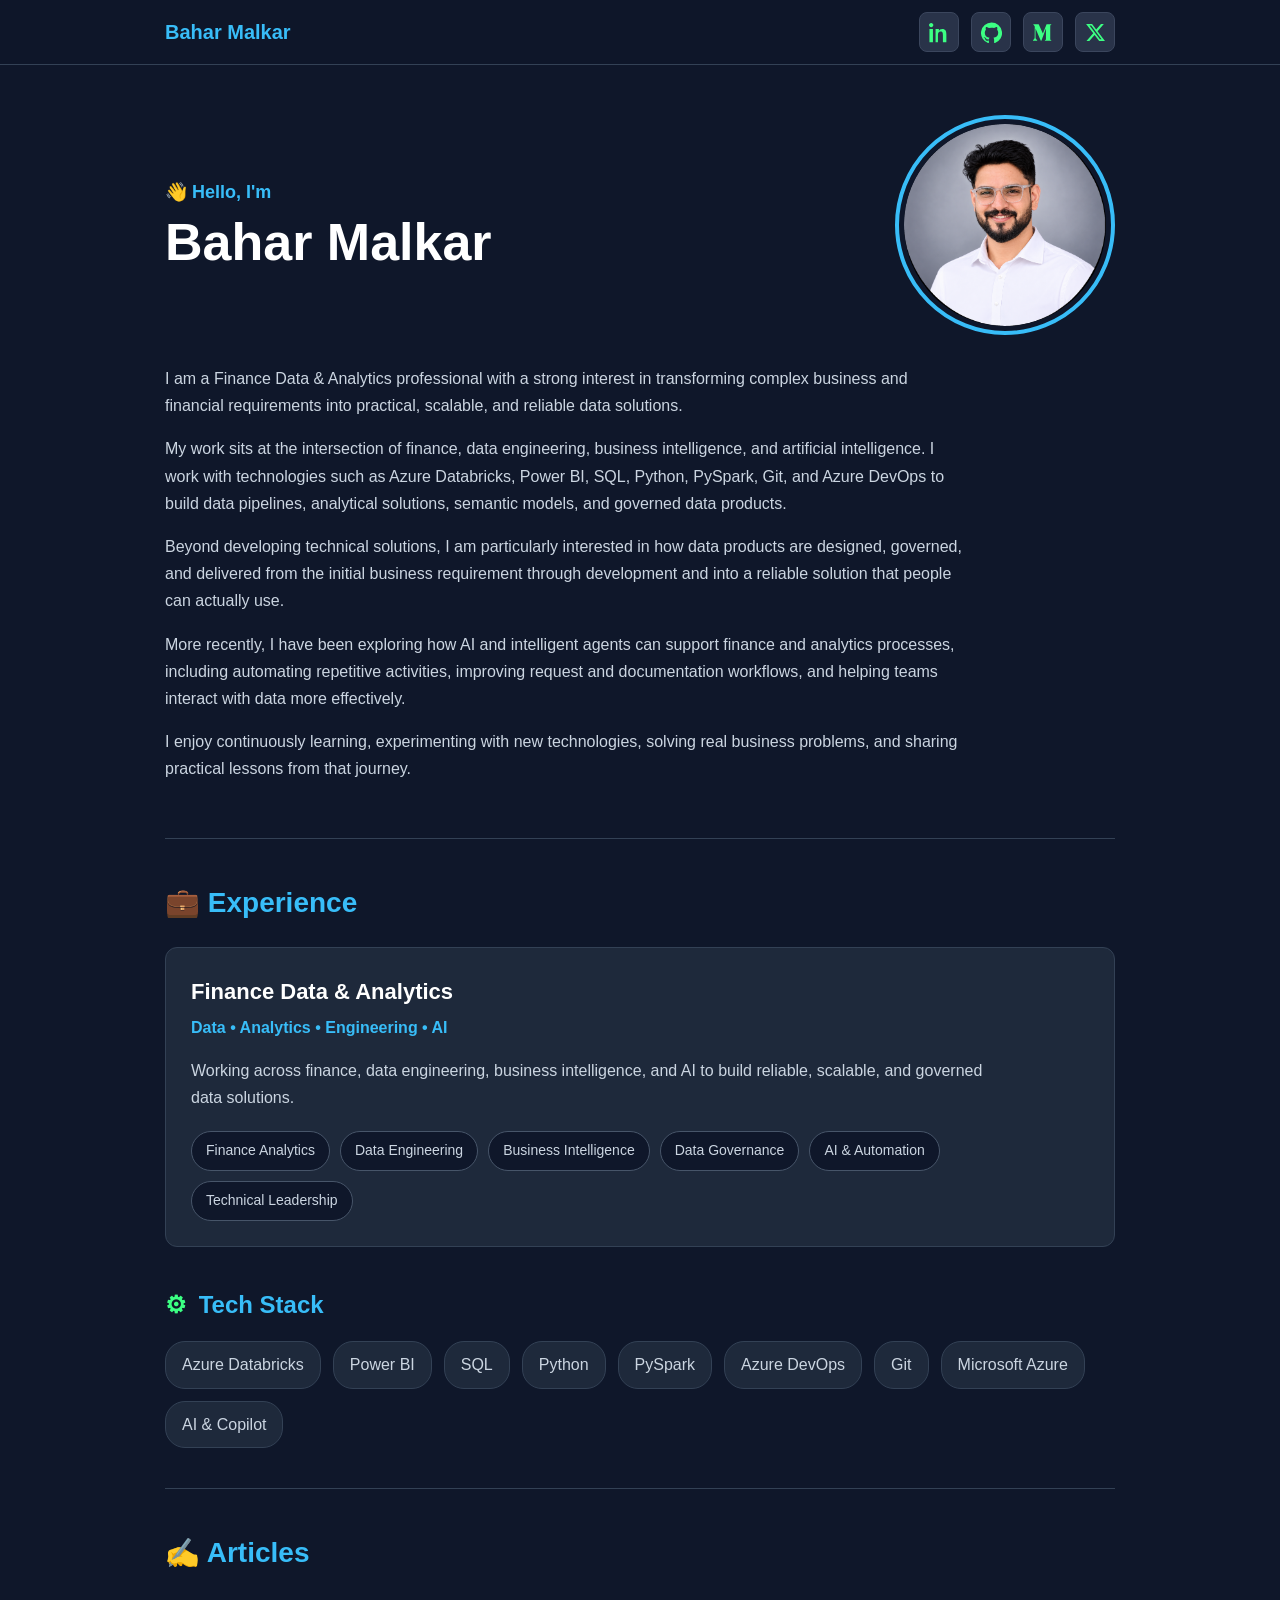
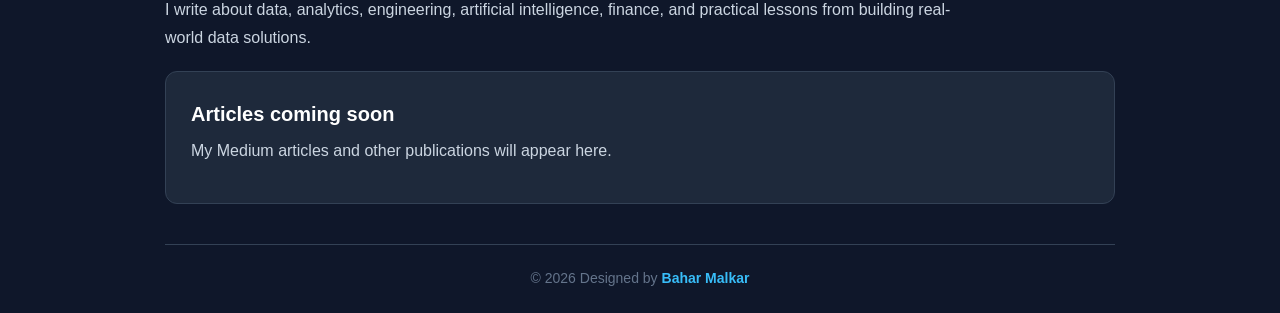
==== docs/index.html @ c59f2637 "Move portfolio website to docs folder" ====
<!DOCTYPE html>
<html lang="en">

<head>
    <meta charset="UTF-8">
    <meta name="viewport" content="width=device-width, initial-scale=1.0">

    <title>Bahar Malkar | Data, Analytics & AI</title>

    <link rel="stylesheet" href="style.css">
</head>

<body>

    <!-- ================= HEADER ================= -->

    <header>

        <nav>

            <a href="#about" class="brand">
                Bahar Malkar
            </a>


            <!-- SOCIAL ICONS -->

            <div class="header-socials">

                <!-- LINKEDIN -->
                <a
                    href="https://www.linkedin.com/in/bahar-m-3a8469124/"
                    target="_blank"
                    rel="noopener noreferrer"
                    class="header-social-button"
                    aria-label="LinkedIn"
                    title="LinkedIn">

                    <svg viewBox="0 0 24 24" aria-hidden="true">
                        <path d="M4.98 3.5C4.98 4.88 3.87 6 2.5 6S0 4.88 0 3.5 1.11 1 2.5 1s2.48 1.12 2.48 2.5zM.5 8h4V23h-4V8zm7 0h3.8v2.05h.05c.53-1 1.82-2.05 3.75-2.05 4.01 0 4.75 2.64 4.75 6.07V23h-3.96v-7.92c0-1.89-.04-4.32-2.63-4.32-2.64 0-3.04 2.06-3.04 4.18V23H7.5V8z"/>
                    </svg>

                </a>


                <!-- GITHUB -->
                <a
                    href="https://github.com/IamB365"
                    target="_blank"
                    rel="noopener noreferrer"
                    class="header-social-button"
                    aria-label="GitHub"
                    title="GitHub">

                    <svg viewBox="0 0 24 24" aria-hidden="true">
                        <path d="M12 .7a12 12 0 0 0-3.79 23.39c.6.11.82-.26.82-.58v-2.23c-3.34.73-4.04-1.42-4.04-1.42-.55-1.39-1.34-1.76-1.34-1.76-1.09-.75.08-.73.08-.73 1.21.08 1.84 1.24 1.84 1.24 1.07 1.84 2.81 1.31 3.5 1 .1-.78.42-1.31.76-1.61-2.67-.3-5.47-1.34-5.47-5.93 0-1.31.47-2.38 1.24-3.22-.12-.3-.54-1.52.12-3.18 0 0 1.01-.32 3.3 1.23A11.5 11.5 0 0 1 12 6.5c1.02 0 2.04.14 3 .4 2.29-1.55 3.3-1.23 3.3-1.23.66 1.66.24 2.88.12 3.18.77.84 1.24 1.91 1.24 3.22 0 4.61-2.81 5.62-5.48 5.92.43.37.81 1.1.81 2.22v3.3c0 .32.22.7.83.58A12 12 0 0 0 12 .7z"/>
                    </svg>

                </a>


                <!-- MEDIUM -->
                <a
                    href="https://medium.com/@BaharMalkar"
                    target="_blank"
                    rel="noopener noreferrer"
                    class="header-social-button"
                    aria-label="Medium"
                    title="Medium">

                    <svg viewBox="0 0 24 24" aria-hidden="true">
                        <path d="M2 5.5c0-.5-.16-.8-.5-1.2L.3 2.9V2.5h6.2l4.8 10.5 4.2-10.5H21v.4l-1 .9c-.3.2-.4.5-.3.9v14.6c-.1.4 0 .7.3.9l1 .9v.4h-7.5v-.4l1-.9c.3-.3.3-.4.3-.9V7.5L9.6 21.4h-.7L2.9 7.5v9.9c-.1.7.1 1.4.6 1.9l1.3 1.6v.4H0v-.4l1.3-1.6c.5-.5.7-1.2.6-1.9L2 5.5z"/>
                    </svg>

                </a>


                <!-- X -->
                <a
                    href="https://x.com/MrBIEnthusiast"
                    target="_blank"
                    rel="noopener noreferrer"
                    class="header-social-button"
                    aria-label="X"
                    title="X">

                    <svg viewBox="0 0 24 24" aria-hidden="true">
                        <path d="M18.244 2.25h3.308l-7.227 8.26 8.502 11.24h-6.657l-5.214-6.817-5.967 6.817H1.68l7.73-8.835L1.254 2.25H8.08l4.713 6.231 5.45-6.231zm-1.161 17.52h1.833L7.084 4.126H5.117L17.083 19.77z"/>
                    </svg>

                </a>

            </div>

        </nav>

    </header>


    <!-- ================= MAIN ================= -->

    <main>


        <!-- ================= INTRODUCTION ================= -->

        <section id="about">

            <div class="hero">

                <div class="hero-text">

                    <p class="hello">
                        👋 Hello, I'm
                    </p>

                    <h1>Bahar Malkar</h1>

                </div>


                <div class="hero-photo">

                    <img
                        src="assets/profile.jpg"
                        alt="Profile photo">

                </div>

            </div>


            <div class="about-content">

                <p>
                    I am a Finance Data & Analytics professional with a strong
                    interest in transforming complex business and financial
                    requirements into practical, scalable, and reliable data
                    solutions.
                </p>

                <p>
                    My work sits at the intersection of finance, data engineering,
                    business intelligence, and artificial intelligence. I work with
                    technologies such as Azure Databricks, Power BI, SQL, Python,
                    PySpark, Git, and Azure DevOps to build data pipelines,
                    analytical solutions, semantic models, and governed data
                    products.
                </p>

                <p>
                    Beyond developing technical solutions, I am particularly
                    interested in how data products are designed, governed, and
                    delivered from the initial business requirement through
                    development and into a reliable solution that people can
                    actually use.
                </p>

                <p>
                    More recently, I have been exploring how AI and intelligent
                    agents can support finance and analytics processes, including
                    automating repetitive activities, improving request and
                    documentation workflows, and helping teams interact with data
                    more effectively.
                </p>

                <p>
                    I enjoy continuously learning, experimenting with new
                    technologies, solving real business problems, and sharing
                    practical lessons from that journey.
                </p>

            </div>

        </section>


        <!-- ================= EXPERIENCE ================= -->

        <section id="experience">

            <h2>💼 Experience</h2>


            <div class="experience-card">

                <h3>Finance Data & Analytics</h3>

                <p class="experience-subtitle">
                    Data • Analytics • Engineering • AI
                </p>

                <p>
                    Working across finance, data engineering, business intelligence,
                    and AI to build reliable, scalable, and governed data solutions.
                </p>


                <div class="experience-skills">

                    <span>Finance Analytics</span>
                    <span>Data Engineering</span>
                    <span>Business Intelligence</span>
                    <span>Data Governance</span>
                    <span>AI & Automation</span>
                    <span>Technical Leadership</span>

                </div>

            </div>


            <!-- ================= TECH STACK ================= -->

            <div class="tech-stack">

                <h2>
                    <span class="tech-icon">⚙</span>
                    Tech Stack
                </h2>

                <div class="tech-list">

                    <span>Azure Databricks</span>
                    <span>Power BI</span>
                    <span>SQL</span>
                    <span>Python</span>
                    <span>PySpark</span>
                    <span>Azure DevOps</span>
                    <span>Git</span>
                    <span>Microsoft Azure</span>
                    <span>AI & Copilot</span>

                </div>

            </div>

        </section>


        <!-- ================= ARTICLES ================= -->

        <section id="articles">

            <h2>✍️ Articles</h2>

            <p>
                I write about data, analytics, engineering, artificial
                intelligence, finance, and practical lessons from building
                real-world data solutions.
            </p>


            <div class="article-card">

                <h3>Articles coming soon</h3>

                <p>
                    My Medium articles and other publications will appear here.
                </p>

            </div>

        </section>


    </main>


    <!-- ================= FOOTER ================= -->

    <footer>

        <p>
            © 2026 Designed by
            <span class="footer-name">Bahar Malkar</span>
        </p>

    </footer>


    <script src="script.js"></script>

</body>

</html>
---- docs/style.css ----
/* =========================
   GENERAL
========================= */

* {
    margin: 0;
    padding: 0;
    box-sizing: border-box;
}

html {
    scroll-behavior: smooth;
}

body {
    font-family: Arial, Helvetica, sans-serif;

    background-color: #0f172a;

    color: #e2e8f0;

    line-height: 1.7;
}

main {
    max-width: 1000px;

    margin: auto;

    padding: 0 25px;
}


/* =========================
   HEADER
========================= */

header {
    background-color: rgba(15, 23, 42, 0.96);

    border-bottom: 1px solid #334155;

    position: sticky;

    top: 0;

    z-index: 100;
}

nav {
    max-width: 1000px;

    margin: auto;

    padding: 12px 25px;

    display: flex;

    align-items: center;

    justify-content: space-between;
}

.brand {
    color: #38bdf8;

    font-size: 20px;

    font-weight: bold;

    text-decoration: none;
}

.brand:hover {
    color: #7dd3fc;
}


/* =========================
   HEADER SOCIAL ICONS
========================= */

.header-socials {
    display: flex;

    align-items: center;

    gap: 12px;
}

.header-social-button {
    width: 40px;

    height: 40px;

    display: flex;

    align-items: center;

    justify-content: center;

    background-color: #293349;

    border: 1px solid #3b465d;

    border-radius: 8px;

    text-decoration: none;

    transition:
        transform 0.2s,
        border-color 0.2s,
        background-color 0.2s;
}

.header-social-button svg {
    width: 21px;

    height: 21px;

    fill: #3cff83;
}

.header-social-button:hover {
    transform: translateY(-2px);

    border-color: #3cff83;

    background-color: #343f56;
}

.header-social-button:focus {
    outline: 3px solid rgba(60, 255, 131, 0.35);

    outline-offset: 2px;
}


/* =========================
   SECTIONS
========================= */

section {
    padding: 40px 0;

    border-bottom: 1px solid #334155;
}

section h2 {
    color: #38bdf8;

    font-size: 28px;

    margin-bottom: 20px;
}

section p {
    color: #cbd5e1;

    max-width: 800px;

    margin-bottom: 14px;
}


/* =========================
   INTRO / HERO
========================= */

#about {
    padding-top: 50px;

    padding-bottom: 40px;
}

.hero {
    display: flex;

    align-items: center;

    justify-content: space-between;

    gap: 60px;

    margin-bottom: 30px;
}

.hero-text {
    flex: 1;
}

.hello {
    color: #38bdf8 !important;

    font-size: 18px;

    font-weight: bold;

    margin-bottom: 4px !important;
}

.hero h1 {
    color: #ffffff;

    font-size: 52px;

    line-height: 1.2;

    margin-bottom: 0;
}

.hero-photo img {
    display: block;

    width: 220px;

    height: 220px;

    object-fit: cover;

    border-radius: 50%;

    border: 4px solid #38bdf8;

    padding: 5px;
}


/* =========================
   INTRODUCTION CONTENT
========================= */

.about-content {
    max-width: 820px;
}

.about-content p {
    margin-bottom: 16px;
}


/* =========================
   EXPERIENCE
========================= */

.experience-card {
    background-color: #1e293b;

    border: 1px solid #334155;

    border-radius: 12px;

    padding: 25px;
}

.experience-card h3 {
    color: #ffffff;

    font-size: 22px;

    margin-bottom: 4px;
}

.experience-subtitle {
    color: #38bdf8 !important;

    font-weight: bold;

    margin-bottom: 15px !important;
}

.experience-skills {
    display: flex;

    flex-wrap: wrap;

    gap: 10px;

    margin-top: 20px;
}

.experience-skills span {
    background-color: #0f172a;

    border: 1px solid #475569;

    border-radius: 20px;

    color: #cbd5e1;

    font-size: 14px;

    padding: 7px 14px;
}


/* =========================
   TECH STACK
========================= */

.tech-stack {
    margin-top: 38px;
}

.tech-stack h2 {
    font-size: 24px;

    margin-bottom: 16px;
}

.tech-icon {
    color: #3cff83;

    margin-right: 5px;
}

.tech-list {
    display: flex;

    flex-wrap: wrap;

    gap: 12px;
}

.tech-list span {
    background-color: #1e293b;

    border: 1px solid #334155;

    border-radius: 20px;

    color: #cbd5e1;

    padding: 9px 16px;

    transition: 0.2s;
}

.tech-list span:hover {
    color: #38bdf8;

    border-color: #38bdf8;

    transform: translateY(-2px);
}


/* =========================
   ARTICLES
========================= */

.article-card {
    background-color: #1e293b;

    border: 1px solid #334155;

    border-radius: 12px;

    margin-top: 20px;

    padding: 25px;
}

.article-card h3 {
    color: #ffffff;

    font-size: 20px;

    margin-bottom: 6px;
}


/* =========================
   FOOTER
========================= */

footer {
    color: #64748b;

    font-size: 14px;

    padding: 22px;

    text-align: center;
}

.footer-name {
    color: #38bdf8;

    font-weight: 600;
}


/* =========================
   MOBILE
========================= */

@media (max-width: 700px) {

    nav {
        padding: 10px 20px;
    }

    .brand {
        font-size: 18px;
    }

    .header-socials {
        gap: 7px;
    }

    .header-social-button {
        width: 34px;

        height: 34px;
    }

    .header-social-button svg {
        width: 18px;

        height: 18px;
    }

    main {
        padding: 0 20px;
    }

    section {
        padding: 35px 0;
    }

    #about {
        padding-top: 35px;

        padding-bottom: 35px;
    }

    .hero {
        flex-direction: column-reverse;

        align-items: flex-start;

        gap: 25px;

        margin-bottom: 28px;
    }

    .hero h1 {
        font-size: 38px;
    }

    .hero-photo img {
        width: 165px;

        height: 165px;
    }

    .tech-stack {
        margin-top: 32px;
    }
}


/* =========================
   SMALL MOBILE
========================= */

@media (max-width: 430px) {

    nav {
        flex-direction: column;

        align-items: flex-start;

        gap: 8px;
    }

    .header-socials {
        width: 100%;
    }

}
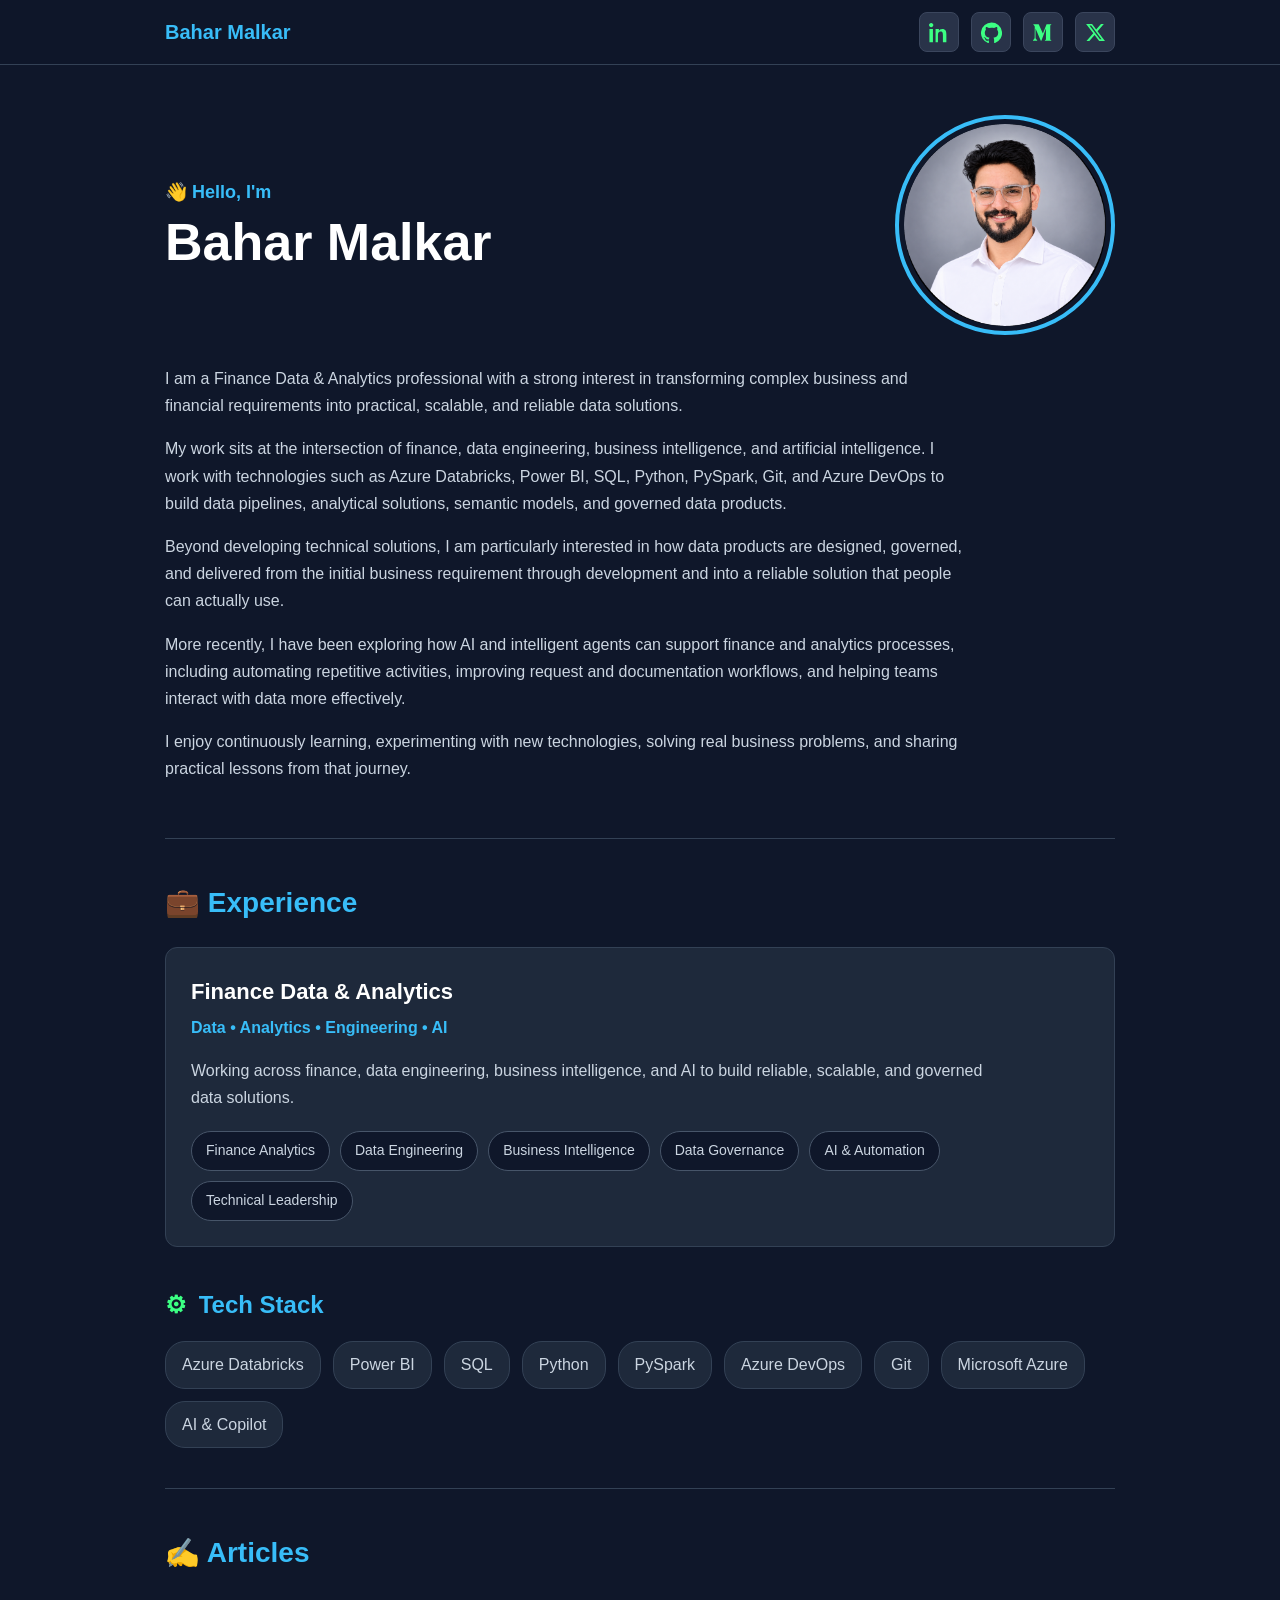
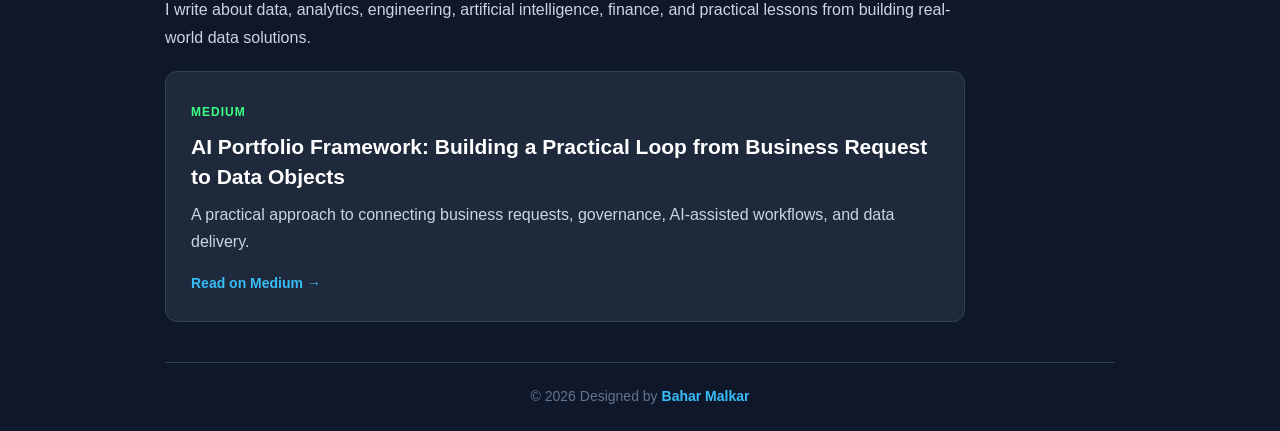
==== commit 4244bedc: "Add Medium article to portfolio" ====
--- a/docs/index.html
+++ b/docs/index.html
@@ -23,11 +23,10 @@
             </a>
 
 
-            <!-- SOCIAL ICONS -->
-
             <div class="header-socials">
 
                 <!-- LINKEDIN -->
+
                 <a
                     href="https://www.linkedin.com/in/bahar-m-3a8469124/"
                     target="_blank"
@@ -44,6 +43,7 @@
 
 
                 <!-- GITHUB -->
+
                 <a
                     href="https://github.com/IamB365"
                     target="_blank"
@@ -60,6 +60,7 @@
 
 
                 <!-- MEDIUM -->
+
                 <a
                     href="https://medium.com/@BaharMalkar"
                     target="_blank"
@@ -76,8 +77,9 @@
 
 
                 <!-- X -->
+
                 <a
-                    href="https://x.com/MrBIEnthusiast"
+                    href="https://x.com/iamBaharMalkar"
                     target="_blank"
                     rel="noopener noreferrer"
                     class="header-social-button"
@@ -180,7 +182,6 @@
         <section id="experience">
 
             <h2>💼 Experience</h2>
-
 
             <div class="experience-card">
 
@@ -251,15 +252,35 @@
             </p>
 
 
-            <div class="article-card">
-
-                <h3>Articles coming soon</h3>
-
-                <p>
-                    My Medium articles and other publications will appear here.
-                </p>
-
-            </div>
+            <a
+                href="https://medium.com/@BaharMalkar/ai-portfolio-framework-building-a-practical-loop-from-business-request-to-data-objects-db727121a6d9"
+                target="_blank"
+                rel="noopener noreferrer"
+                class="article-link">
+
+                <div class="article-card">
+
+                    <div class="article-source">
+                        MEDIUM
+                    </div>
+
+                    <h3>
+                        AI Portfolio Framework: Building a Practical Loop
+                        from Business Request to Data Objects
+                    </h3>
+
+                    <p>
+                        A practical approach to connecting business requests,
+                        governance, AI-assisted workflows, and data delivery.
+                    </p>
+
+                    <span class="read-article">
+                        Read on Medium →
+                    </span>
+
+                </div>
+
+            </a>
 
         </section>
 
--- a/docs/style.css
+++ b/docs/style.css
@@ -14,19 +14,14 @@
 
 body {
     font-family: Arial, Helvetica, sans-serif;
-
     background-color: #0f172a;
-
     color: #e2e8f0;
-
     line-height: 1.7;
 }
 
 main {
     max-width: 1000px;
-
     margin: auto;
-
     padding: 0 25px;
 }
 
@@ -37,37 +32,26 @@
 
 header {
     background-color: rgba(15, 23, 42, 0.96);
-
     border-bottom: 1px solid #334155;
-
     position: sticky;
-
     top: 0;
-
     z-index: 100;
 }
 
 nav {
     max-width: 1000px;
-
     margin: auto;
-
     padding: 12px 25px;
 
     display: flex;
-
     align-items: center;
-
     justify-content: space-between;
 }
 
 .brand {
     color: #38bdf8;
-
     font-size: 20px;
-
     font-weight: bold;
-
     text-decoration: none;
 }
 
@@ -82,27 +66,21 @@
 
 .header-socials {
     display: flex;
-
     align-items: center;
-
     gap: 12px;
 }
 
 .header-social-button {
     width: 40px;
-
     height: 40px;
 
     display: flex;
-
     align-items: center;
-
     justify-content: center;
 
     background-color: #293349;
 
     border: 1px solid #3b465d;
-
     border-radius: 8px;
 
     text-decoration: none;
@@ -115,23 +93,18 @@
 
 .header-social-button svg {
     width: 21px;
-
     height: 21px;
-
     fill: #3cff83;
 }
 
 .header-social-button:hover {
     transform: translateY(-2px);
-
     border-color: #3cff83;
-
     background-color: #343f56;
 }
 
 .header-social-button:focus {
     outline: 3px solid rgba(60, 255, 131, 0.35);
-
     outline-offset: 2px;
 }
 
@@ -142,23 +115,18 @@
 
 section {
     padding: 40px 0;
-
     border-bottom: 1px solid #334155;
 }
 
 section h2 {
     color: #38bdf8;
-
     font-size: 28px;
-
     margin-bottom: 20px;
 }
 
 section p {
     color: #cbd5e1;
-
     max-width: 800px;
-
     margin-bottom: 14px;
 }
 
@@ -169,19 +137,15 @@
 
 #about {
     padding-top: 50px;
-
     padding-bottom: 40px;
 }
 
 .hero {
     display: flex;
-
     align-items: center;
-
     justify-content: space-between;
 
     gap: 60px;
-
     margin-bottom: 30px;
 }
 
@@ -191,21 +155,15 @@
 
 .hello {
     color: #38bdf8 !important;
-
     font-size: 18px;
-
     font-weight: bold;
-
     margin-bottom: 4px !important;
 }
 
 .hero h1 {
     color: #ffffff;
-
     font-size: 52px;
-
     line-height: 1.2;
-
     margin-bottom: 0;
 }
 
@@ -213,13 +171,11 @@
     display: block;
 
     width: 220px;
-
     height: 220px;
 
     object-fit: cover;
 
     border-radius: 50%;
-
     border: 4px solid #38bdf8;
 
     padding: 5px;
@@ -247,7 +203,6 @@
     background-color: #1e293b;
 
     border: 1px solid #334155;
-
     border-radius: 12px;
 
     padding: 25px;
@@ -255,27 +210,20 @@
 
 .experience-card h3 {
     color: #ffffff;
-
     font-size: 22px;
-
     margin-bottom: 4px;
 }
 
 .experience-subtitle {
     color: #38bdf8 !important;
-
     font-weight: bold;
-
     margin-bottom: 15px !important;
 }
 
 .experience-skills {
     display: flex;
-
     flex-wrap: wrap;
-
     gap: 10px;
-
     margin-top: 20px;
 }
 
@@ -283,13 +231,11 @@
     background-color: #0f172a;
 
     border: 1px solid #475569;
-
     border-radius: 20px;
 
     color: #cbd5e1;
 
     font-size: 14px;
-
     padding: 7px 14px;
 }
 
@@ -304,21 +250,17 @@
 
 .tech-stack h2 {
     font-size: 24px;
-
     margin-bottom: 16px;
 }
 
 .tech-icon {
     color: #3cff83;
-
     margin-right: 5px;
 }
 
 .tech-list {
     display: flex;
-
     flex-wrap: wrap;
-
     gap: 12px;
 }
 
@@ -326,7 +268,6 @@
     background-color: #1e293b;
 
     border: 1px solid #334155;
-
     border-radius: 20px;
 
     color: #cbd5e1;
@@ -338,9 +279,7 @@
 
 .tech-list span:hover {
     color: #38bdf8;
-
     border-color: #38bdf8;
-
     transform: translateY(-2px);
 }
 
@@ -348,25 +287,68 @@
 /* =========================
    ARTICLES
 ========================= */
+
+.article-link {
+    display: block;
+    max-width: 800px;
+    margin-top: 20px;
+    color: inherit;
+    text-decoration: none;
+}
 
 .article-card {
     background-color: #1e293b;
 
     border: 1px solid #334155;
-
     border-radius: 12px;
 
-    margin-top: 20px;
-
     padding: 25px;
+
+    transition:
+        transform 0.2s,
+        border-color 0.2s,
+        background-color 0.2s;
+}
+
+.article-link:hover .article-card {
+    transform: translateY(-3px);
+    border-color: #38bdf8;
+    background-color: #243147;
+}
+
+.article-source {
+    display: inline-block;
+
+    color: #3cff83;
+
+    font-size: 12px;
+    font-weight: bold;
+    letter-spacing: 1px;
+
+    margin-bottom: 10px;
 }
 
 .article-card h3 {
     color: #ffffff;
 
-    font-size: 20px;
-
-    margin-bottom: 6px;
+    font-size: 21px;
+    line-height: 1.4;
+
+    margin-bottom: 10px;
+}
+
+.article-card p {
+    margin-bottom: 14px;
+}
+
+.read-article {
+    color: #38bdf8;
+    font-size: 14px;
+    font-weight: bold;
+}
+
+.article-link:hover .read-article {
+    color: #7dd3fc;
 }
 
 
@@ -376,17 +358,13 @@
 
 footer {
     color: #64748b;
-
     font-size: 14px;
-
     padding: 22px;
-
     text-align: center;
 }
 
 .footer-name {
     color: #38bdf8;
-
     font-weight: 600;
 }
 
@@ -411,13 +389,11 @@
 
     .header-social-button {
         width: 34px;
-
         height: 34px;
     }
 
     .header-social-button svg {
         width: 18px;
-
         height: 18px;
     }
 
@@ -431,17 +407,14 @@
 
     #about {
         padding-top: 35px;
-
         padding-bottom: 35px;
     }
 
     .hero {
         flex-direction: column-reverse;
-
         align-items: flex-start;
 
         gap: 25px;
-
         margin-bottom: 28px;
     }
 
@@ -451,13 +424,20 @@
 
     .hero-photo img {
         width: 165px;
-
         height: 165px;
     }
 
     .tech-stack {
         margin-top: 32px;
     }
+
+    .article-card {
+        padding: 20px;
+    }
+
+    .article-card h3 {
+        font-size: 19px;
+    }
 }
 
 
@@ -469,14 +449,11 @@
 
     nav {
         flex-direction: column;
-
         align-items: flex-start;
-
         gap: 8px;
     }
 
     .header-socials {
         width: 100%;
     }
-
 }
